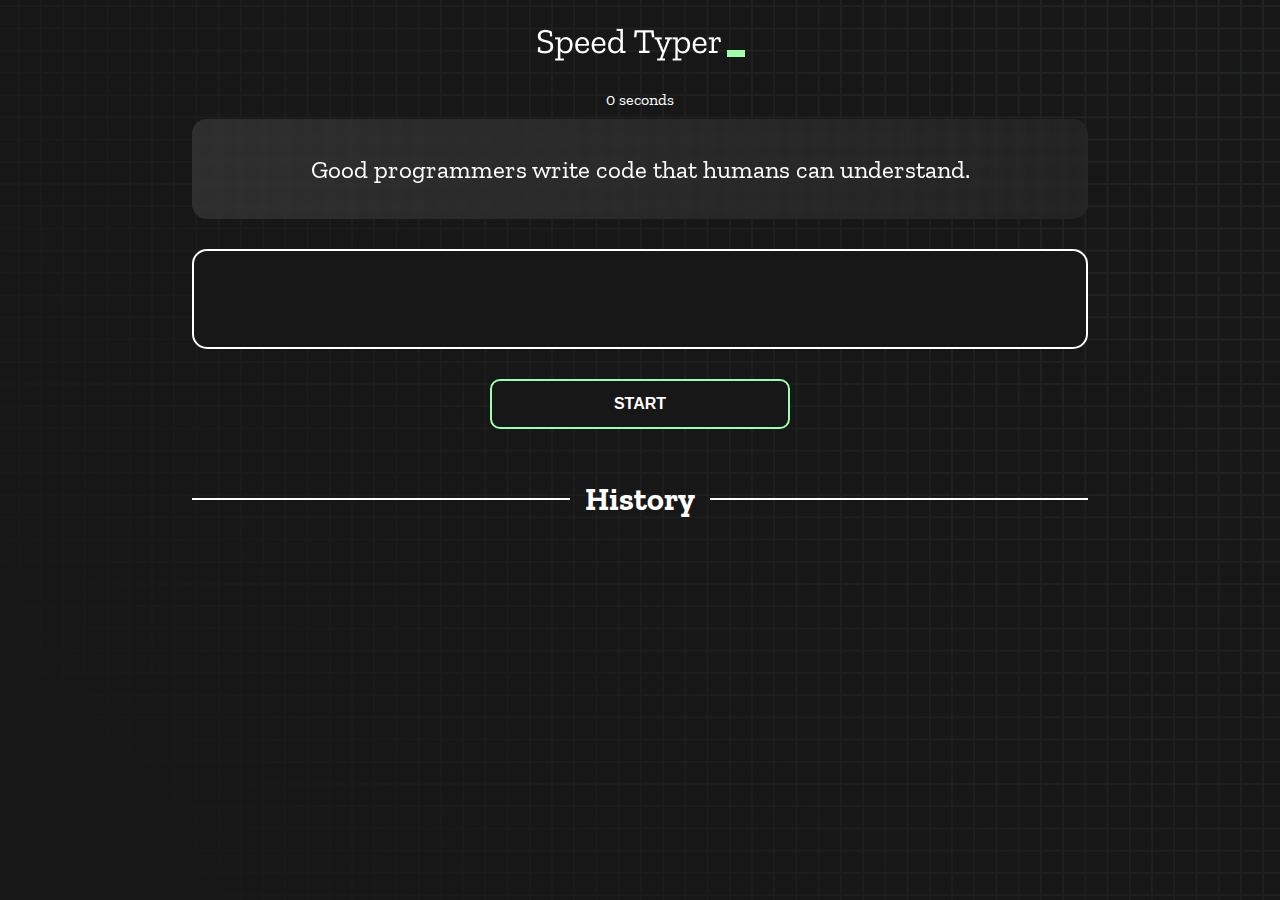
==== index.html @ dd4e0bb2 "Initial commit" ====
<!DOCTYPE html>
<html lang="en">
  <head>
    <meta charset="UTF-8" />
    <meta http-equiv="X-UA-Compatible" content="IE=edge" />
    <meta name="viewport" content="width=device-width, initial-scale=1.0" />
    <title>Speed Monster</title>
    <link rel="stylesheet" href="styles.css" />
    <link rel="preconnect" href="https://fonts.googleapis.com" />
    <link rel="preconnect" href="https://fonts.gstatic.com" crossorigin />
    <link
      href="https://fonts.googleapis.com/css2?family=Zilla+Slab:wght@300;400;500&display=swap"
      rel="stylesheet"
    />
  </head>
  <body>
    <h1 class="title"><img src="./logo.png" /></h1>
    <div id="show-time">0 seconds</div>

    <div class="box-container">
      <div id="question"></div>

      <div id="display" class="inactive"></div>

      <div class="buttons">
        <button id="starts">START</button>
      </div>

      <div class="divider-container">
        <div class="line"></div>
        <h1 class="title2">History</h1>
        <div class="line"></div>
      </div>
      <div id="histories"></div>
    </div>

    <div id="countdown"></div>
    <div id="modal-background" class="hidden"></div>
    <div id="result" class="hidden"></div>

    <script src="./history.js"></script>
    <script src="./script.js"></script>
  </body>
</html>
---- styles.css ----
* {
  padding: 0;
  margin: 0;
  box-sizing: border-box;
}

body {
  background-image: url("./bg.png");
  background-size: cover;
  background-position: left top;
  font-family: "Zilla Slab", serif;
}

.box-container {
  width: 70%;
  margin: 0 auto;
}

#question {
  height: 100px;
  display: flex;
  align-items: center;
  justify-content: center;
  color: white;
  font-size: 25px;
  border-radius: 15px;
  background: rgb(255, 255, 255);
  background: linear-gradient(
    92.49deg,
    rgba(255, 255, 255, 0.1) 0.18%,
    rgba(255, 255, 255, 0.05) 99.85%
  );
  backdrop-filter: blur(5px);
  margin-bottom: 30px;
}

#display {
  height: 100px;
  display: flex;
  flex-wrap: wrap;
  align-items: center;
  padding-left: 5rem;
  color: white;
  font-size: 32px;
  background-color: #171717;
  border: 2px solid #9dffad;
  border-radius: 15px;
}

#countdown {
  position: fixed;
  height: 100vh;
  width: 100vw;
  background-color: rgba(0, 0, 0, 0.8);
  top: 0;
  left: 0;
  display: flex;
  align-items: center;
  justify-content: center;
  font-size: 3rem;
  color: white;
  display: none;
}
#result {
  position: fixed;
  top: 10%; 
  left: 10%;
  transform: translate(-50%, -50%);
  height: 250px;
  width: 400px;
  background-color: #171717;
  border-radius: 15px;
  border: 2px solid #9dffad;
  color: white;
  text-align: center;
  padding: 2rem;
}
#show-time{
  text-align: center;
  color: white;
  margin: 10px 0;
}

.green {
  color: #9dffad;
}
.red {
  color: #eb6565;
}
.bold {
  font-weight: 700;
}
.inactive {
  border: 2px solid white !important;
}
.hidden {
  display: none;
}
.title {
  text-align: center;
  color: white;
  margin: 20px 0;
}

.divider-container {
  height: 80px;
  display: flex;
  justify-content: center;
  align-items: center;
  gap: 15px;
  margin: 0 auto;
}

.line {
  height: 2px;
  background: white;
  width: 100%;
}

.title2 {
  color: white;
  display: block;
}

.buttons {
  display: flex;
  justify-content: center;
  margin: 30px 0;
}
button {
  padding: 10px 20px;
  border: none;
  font-size: 16px;
  font-weight: bold;
  width: 300px;
  height: 50px;
  color: white;
  background-color: #171717;
  border-radius: 10px;
  border: 2px solid #9dffad;
  cursor: pointer;
}

#histories {
  display: flex;
  flex-wrap: wrap;
  justify-content: space-around;
}

.card {
  width: 100%;
  height: 100%;
  padding: 50px;
  display: flex;
  justify-content: space-between;
  align-items: center;
  padding: 20px 30px;
  color: white;
  border-radius: 15px;
  background: rgb(255, 255, 255);
  background: linear-gradient(
    92.49deg,
    rgba(255, 255, 255, 0.1) 0.18%,
    rgba(255, 255, 255, 0.05) 99.85%
  );
  backdrop-filter: blur(5px);
  margin-bottom: 30px;
}

#modal-background {
  background: rgb(255, 255, 255);
  background: linear-gradient(
    92.49deg,
    rgba(255, 255, 255, 0.1) 0.18%,
    rgba(255, 255, 255, 0.05) 99.85%
  );
  backdrop-filter: blur(5px);
  height: 100vh;
  width: 100%;
  position: fixed;
  top: 0;
}

@media only screen and (max-width: 700px) {
  .box-container {
    padding: 0 20px;
    width: 100%;
  }
  .card {
    flex-direction: column;
  }
}
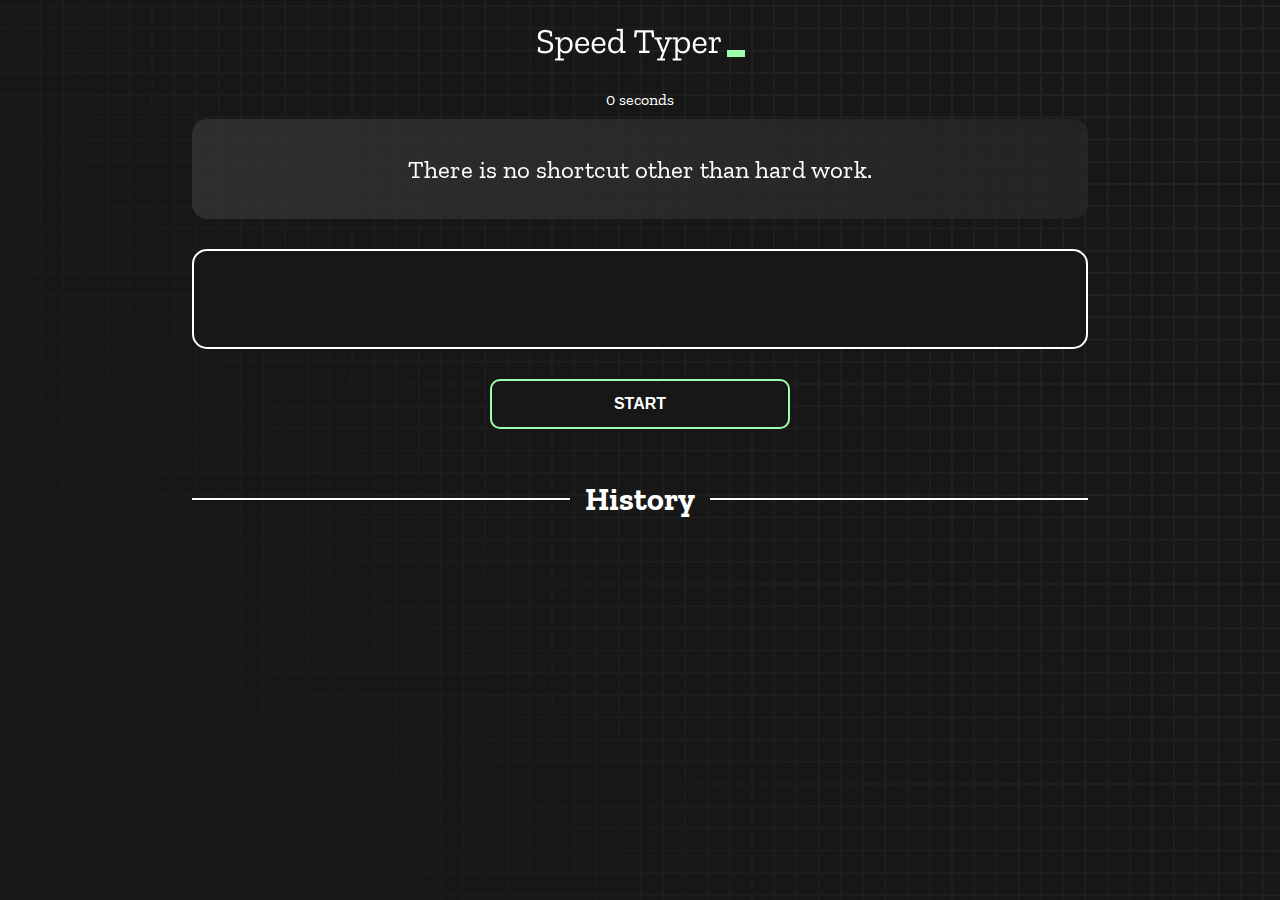
==== commit de10d2df: "start button working" ====
--- a/index.html
+++ b/index.html
@@ -1,44 +1,44 @@
 <!DOCTYPE html>
 <html lang="en">
-  <head>
-    <meta charset="UTF-8" />
-    <meta http-equiv="X-UA-Compatible" content="IE=edge" />
-    <meta name="viewport" content="width=device-width, initial-scale=1.0" />
-    <title>Speed Monster</title>
-    <link rel="stylesheet" href="styles.css" />
-    <link rel="preconnect" href="https://fonts.googleapis.com" />
-    <link rel="preconnect" href="https://fonts.gstatic.com" crossorigin />
-    <link
-      href="https://fonts.googleapis.com/css2?family=Zilla+Slab:wght@300;400;500&display=swap"
-      rel="stylesheet"
-    />
-  </head>
-  <body>
-    <h1 class="title"><img src="./logo.png" /></h1>
-    <div id="show-time">0 seconds</div>
 
-    <div class="box-container">
-      <div id="question"></div>
+<head>
+  <meta charset="UTF-8" />
+  <meta http-equiv="X-UA-Compatible" content="IE=edge" />
+  <meta name="viewport" content="width=device-width, initial-scale=1.0" />
+  <title>Speed Monster</title>
+  <link rel="stylesheet" href="styles.css" />
+  <link rel="preconnect" href="https://fonts.googleapis.com" />
+  <link rel="preconnect" href="https://fonts.gstatic.com" crossorigin />
+  <link href="https://fonts.googleapis.com/css2?family=Zilla+Slab:wght@300;400;500&display=swap" rel="stylesheet" />
+</head>
 
-      <div id="display" class="inactive"></div>
+<body>
+  <h1 class="title"><img src="./logo.png" /></h1>
+  <div id="show-time">0 seconds</div>
 
-      <div class="buttons">
-        <button id="starts">START</button>
-      </div>
+  <div class="box-container">
+    <div id="question"></div>
 
-      <div class="divider-container">
-        <div class="line"></div>
-        <h1 class="title2">History</h1>
-        <div class="line"></div>
-      </div>
-      <div id="histories"></div>
+    <div id="display" class="inactive"></div>
+
+    <div class="buttons">
+      <button id="starts">START</button>
     </div>
 
-    <div id="countdown"></div>
-    <div id="modal-background" class="hidden"></div>
-    <div id="result" class="hidden"></div>
+    <div class="divider-container">
+      <div class="line"></div>
+      <h1 class="title2">History</h1>
+      <div class="line"></div>
+    </div>
+    <div id="histories"></div>
+  </div>
 
-    <script src="./history.js"></script>
-    <script src="./script.js"></script>
-  </body>
-</html>
+  <div id="countdown"></div>
+  <div id="modal-background" class="hidden"></div>
+  <div id="result" class="hidden"></div>
+
+  <script src="./history.js"></script>
+  <script src="./script.js"></script>
+</body>
+
+</html>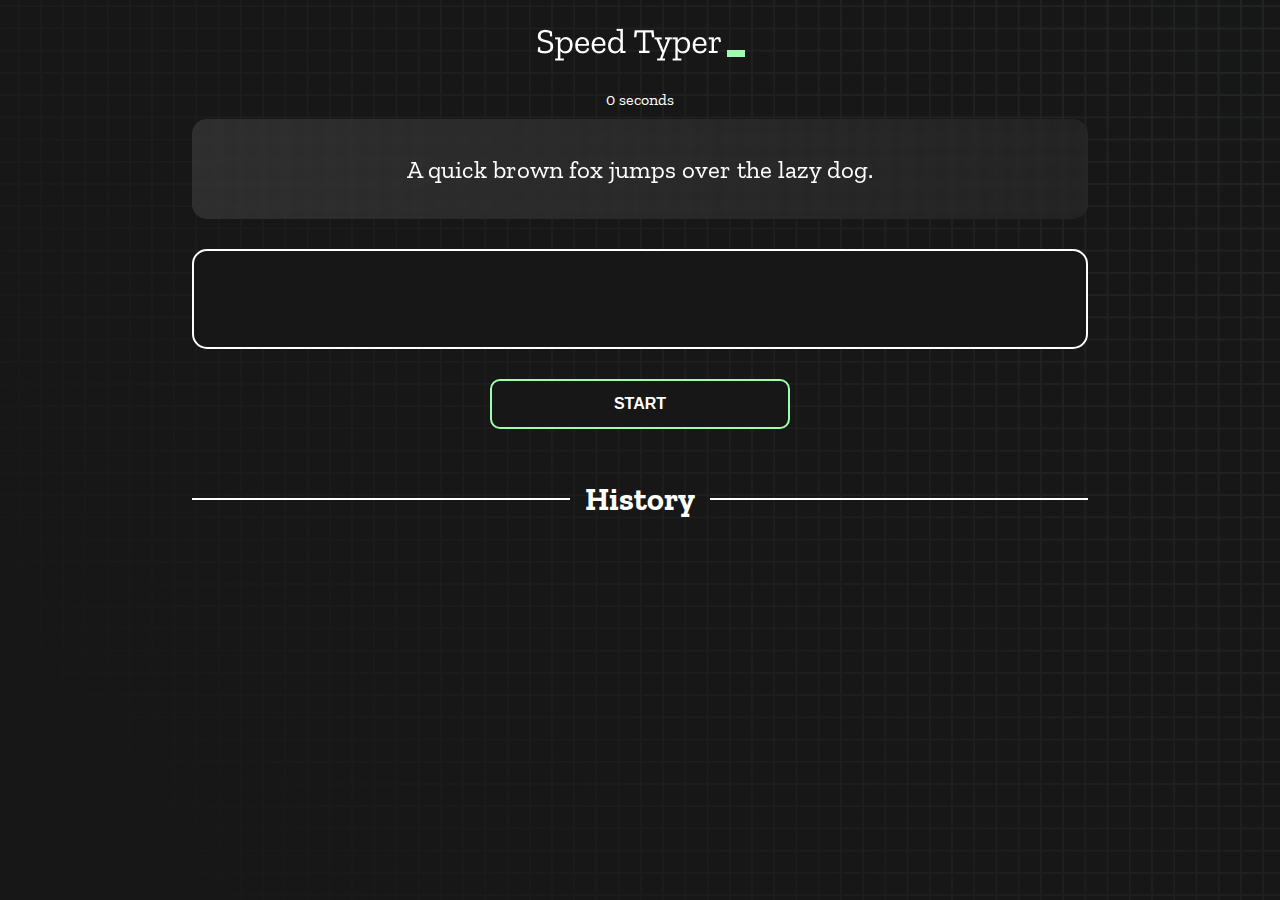
==== commit 36195534: "counter updated" ====
--- a/index.html
+++ b/index.html
@@ -10,6 +10,10 @@
   <link rel="preconnect" href="https://fonts.googleapis.com" />
   <link rel="preconnect" href="https://fonts.gstatic.com" crossorigin />
   <link href="https://fonts.googleapis.com/css2?family=Zilla+Slab:wght@300;400;500&display=swap" rel="stylesheet" />
+  <!-- bootstrap link -->
+  <!-- CSS only -->
+  <link href="https://cdn.jsdelivr.net/npm/bootstrap@5.2.1/dist/css/bootstrap.min.css" rel="stylesheet"
+    integrity="sha384-iYQeCzEYFbKjA/T2uDLTpkwGzCiq6soy8tYaI1GyVh/UjpbCx/TYkiZhlZB6+fzT" crossorigin="anonymous">
 </head>
 
 <body>
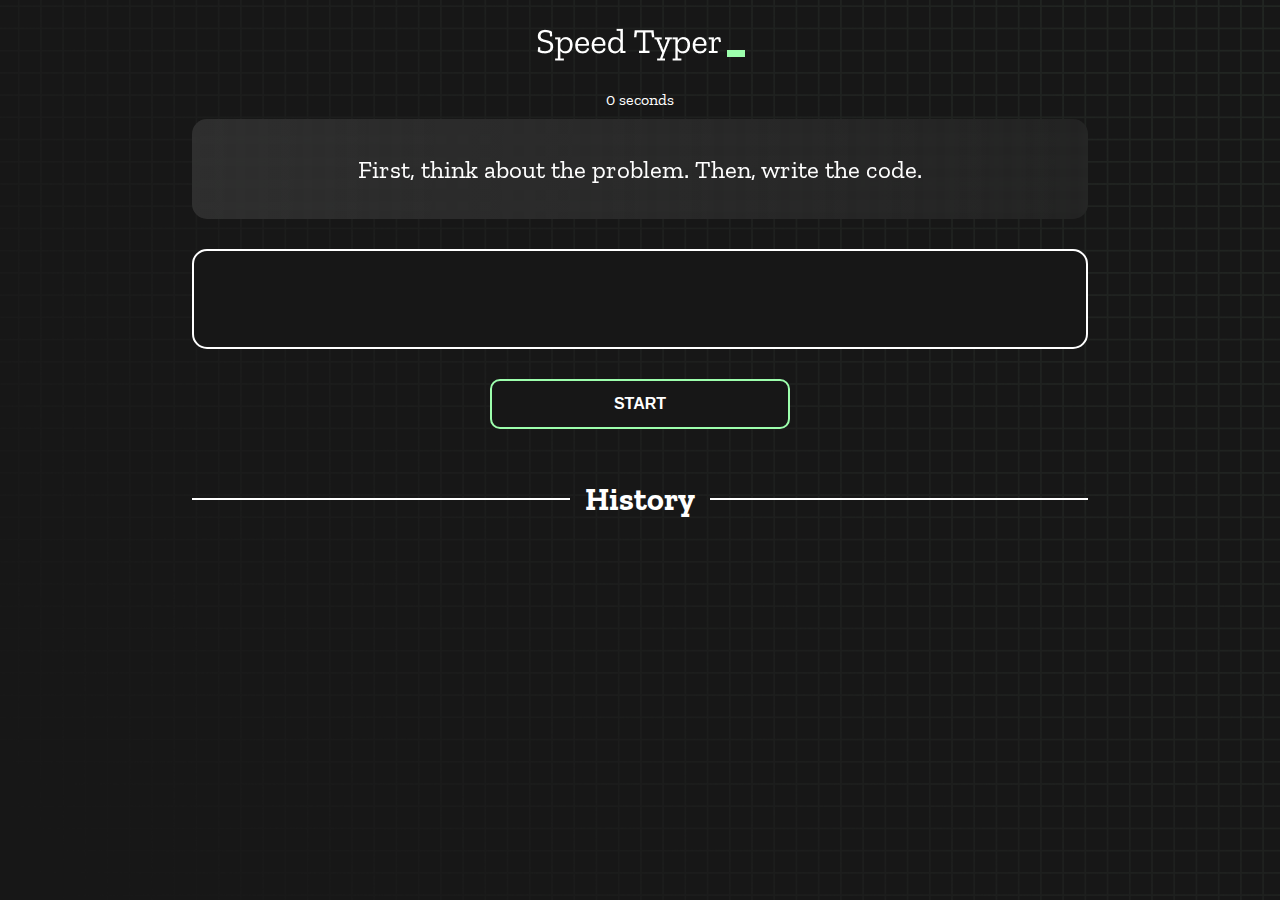
==== commit f6f05346: "added bootstrap link" ====
--- a/index.html
+++ b/index.html
@@ -11,7 +11,6 @@
   <link rel="preconnect" href="https://fonts.gstatic.com" crossorigin />
   <link href="https://fonts.googleapis.com/css2?family=Zilla+Slab:wght@300;400;500&display=swap" rel="stylesheet" />
   <!-- bootstrap link -->
-  <!-- CSS only -->
   <link href="https://cdn.jsdelivr.net/npm/bootstrap@5.2.1/dist/css/bootstrap.min.css" rel="stylesheet"
     integrity="sha384-iYQeCzEYFbKjA/T2uDLTpkwGzCiq6soy8tYaI1GyVh/UjpbCx/TYkiZhlZB6+fzT" crossorigin="anonymous">
 </head>
@@ -43,6 +42,11 @@
 
   <script src="./history.js"></script>
   <script src="./script.js"></script>
+  <!-- bootstrap js link -->
+  <!-- JavaScript Bundle with Popper -->
+  <script src="https://cdn.jsdelivr.net/npm/bootstrap@5.2.1/dist/js/bootstrap.bundle.min.js"
+    integrity="sha384-u1OknCvxWvY5kfmNBILK2hRnQC3Pr17a+RTT6rIHI7NnikvbZlHgTPOOmMi466C8"
+    crossorigin="anonymous"></script>
 </body>
 
 </html>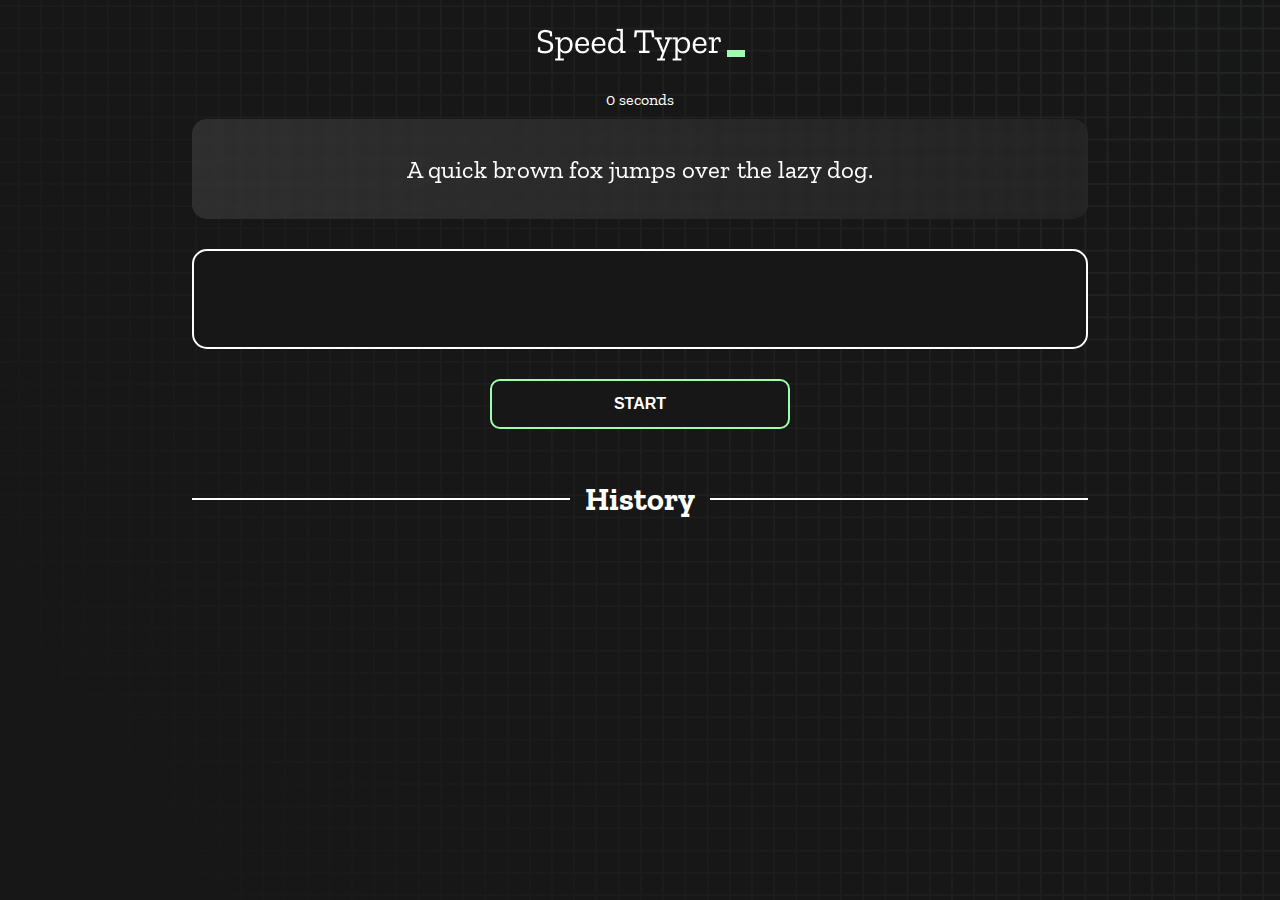
==== commit c9fc656f: "modal position center" ====
--- a/index.html
+++ b/index.html
@@ -11,8 +11,8 @@
   <link rel="preconnect" href="https://fonts.gstatic.com" crossorigin />
   <link href="https://fonts.googleapis.com/css2?family=Zilla+Slab:wght@300;400;500&display=swap" rel="stylesheet" />
   <!-- bootstrap link -->
-  <link href="https://cdn.jsdelivr.net/npm/bootstrap@5.2.1/dist/css/bootstrap.min.css" rel="stylesheet"
-    integrity="sha384-iYQeCzEYFbKjA/T2uDLTpkwGzCiq6soy8tYaI1GyVh/UjpbCx/TYkiZhlZB6+fzT" crossorigin="anonymous">
+  <!-- <link href="https://cdn.jsdelivr.net/npm/bootstrap@5.2.1/dist/css/bootstrap.min.css" rel="stylesheet"
+    integrity="sha384-iYQeCzEYFbKjA/T2uDLTpkwGzCiq6soy8tYaI1GyVh/UjpbCx/TYkiZhlZB6+fzT" crossorigin="anonymous"> -->
 </head>
 
 <body>
@@ -43,10 +43,9 @@
   <script src="./history.js"></script>
   <script src="./script.js"></script>
   <!-- bootstrap js link -->
-  <!-- JavaScript Bundle with Popper -->
-  <script src="https://cdn.jsdelivr.net/npm/bootstrap@5.2.1/dist/js/bootstrap.bundle.min.js"
+  <!-- <script src="https://cdn.jsdelivr.net/npm/bootstrap@5.2.1/dist/js/bootstrap.bundle.min.js"
     integrity="sha384-u1OknCvxWvY5kfmNBILK2hRnQC3Pr17a+RTT6rIHI7NnikvbZlHgTPOOmMi466C8"
-    crossorigin="anonymous"></script>
+    crossorigin="anonymous"></script> -->
 </body>
 
 </html>--- a/styles.css
+++ b/styles.css
@@ -25,11 +25,9 @@
   font-size: 25px;
   border-radius: 15px;
   background: rgb(255, 255, 255);
-  background: linear-gradient(
-    92.49deg,
-    rgba(255, 255, 255, 0.1) 0.18%,
-    rgba(255, 255, 255, 0.05) 99.85%
-  );
+  background: linear-gradient(92.49deg,
+      rgba(255, 255, 255, 0.1) 0.18%,
+      rgba(255, 255, 255, 0.05) 99.85%);
   backdrop-filter: blur(5px);
   margin-bottom: 30px;
 }
@@ -61,10 +59,15 @@
   color: white;
   display: none;
 }
+
 #result {
-  position: fixed;
-  top: 10%; 
+  /* position: absolute;
+  top: 10%;
   left: 10%;
+  transform: translate(-50%, -50%); */
+  position: absolute;
+  left: 50%;
+  top: 50%;
   transform: translate(-50%, -50%);
   height: 250px;
   width: 400px;
@@ -75,7 +78,8 @@
   text-align: center;
   padding: 2rem;
 }
-#show-time{
+
+#show-time {
   text-align: center;
   color: white;
   margin: 10px 0;
@@ -84,18 +88,23 @@
 .green {
   color: #9dffad;
 }
+
 .red {
   color: #eb6565;
 }
+
 .bold {
   font-weight: 700;
 }
+
 .inactive {
   border: 2px solid white !important;
 }
+
 .hidden {
   display: none;
 }
+
 .title {
   text-align: center;
   color: white;
@@ -127,6 +136,7 @@
   justify-content: center;
   margin: 30px 0;
 }
+
 button {
   padding: 10px 20px;
   border: none;
@@ -151,29 +161,24 @@
   width: 100%;
   height: 100%;
   padding: 50px;
-  display: flex;
   justify-content: space-between;
   align-items: center;
   padding: 20px 30px;
   color: white;
   border-radius: 15px;
-  background: rgb(255, 255, 255);
-  background: linear-gradient(
-    92.49deg,
-    rgba(255, 255, 255, 0.1) 0.18%,
-    rgba(255, 255, 255, 0.05) 99.85%
-  );
+  /* background-color: #171717; */
+  background: linear-gradient(92.49deg,
+      rgba(255, 255, 255, 0.1) 0.18%,
+      rgba(255, 255, 255, 0.05) 99.85%);
   backdrop-filter: blur(5px);
   margin-bottom: 30px;
 }
 
 #modal-background {
   background: rgb(255, 255, 255);
-  background: linear-gradient(
-    92.49deg,
-    rgba(255, 255, 255, 0.1) 0.18%,
-    rgba(255, 255, 255, 0.05) 99.85%
-  );
+  background: linear-gradient(92.49deg,
+      rgba(255, 255, 255, 0.1) 0.18%,
+      rgba(255, 255, 255, 0.05) 99.85%);
   backdrop-filter: blur(5px);
   height: 100vh;
   width: 100%;
@@ -186,7 +191,8 @@
     padding: 0 20px;
     width: 100%;
   }
+
   .card {
     flex-direction: column;
   }
-}
+}